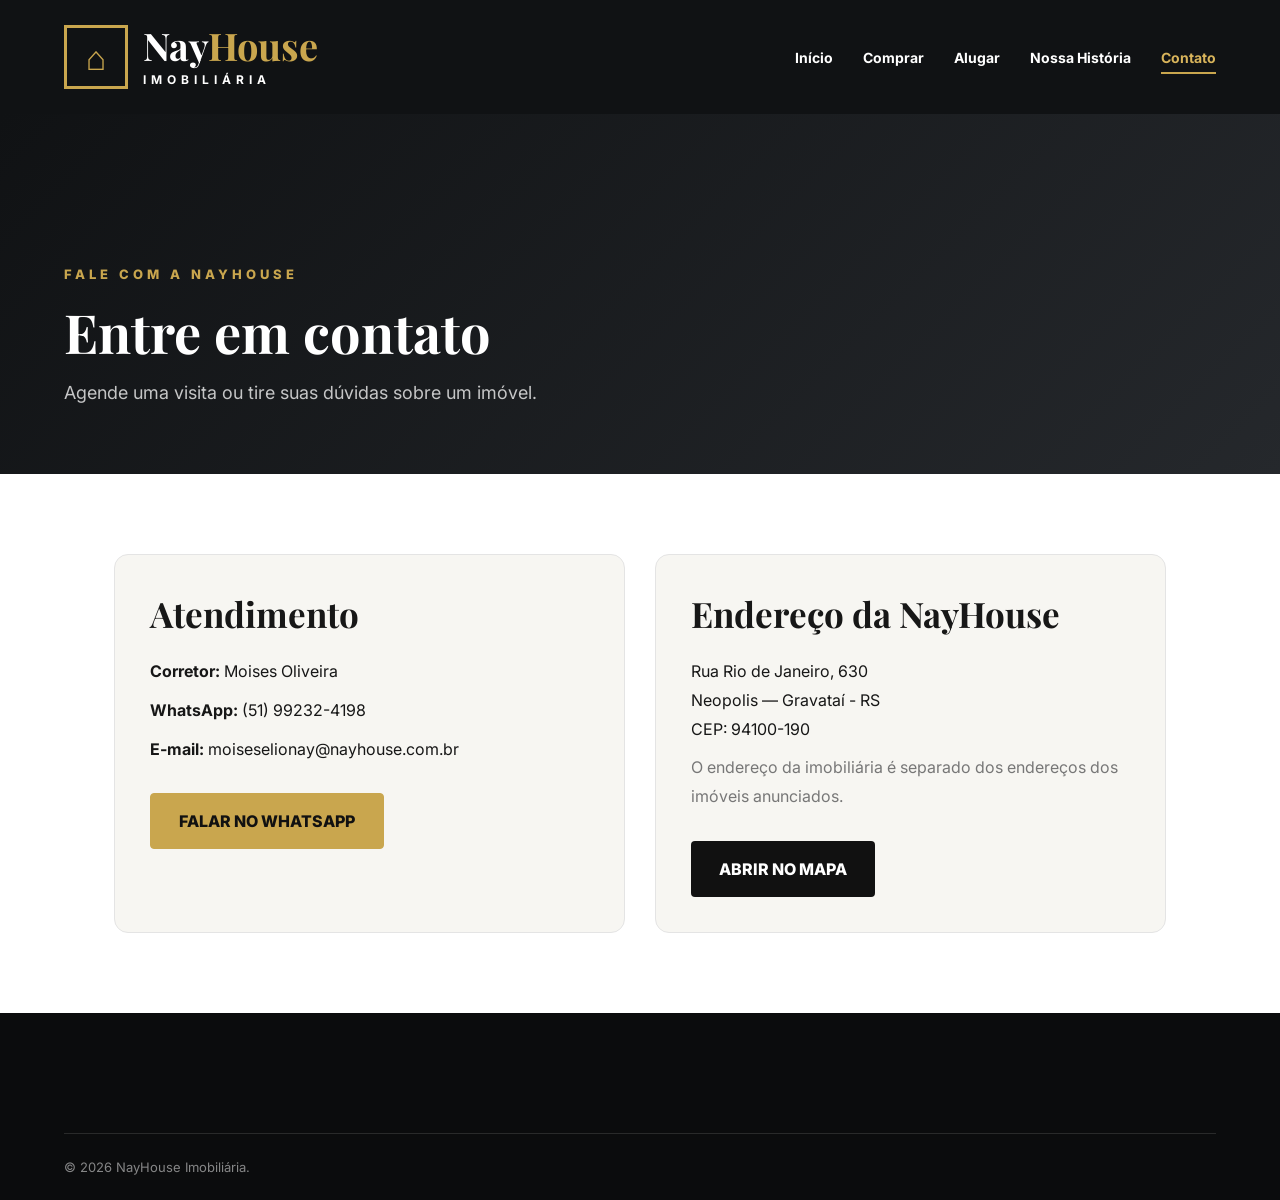
==== contato.html @ e5c7b2af "NayHouse site completo com imagens" ====
<!DOCTYPE html><html lang="pt-BR"><head><meta charset="UTF-8"><meta name="viewport" content="width=device-width,initial-scale=1.0"><title>Contato | NayHouse</title><link rel="preconnect" href="https://fonts.googleapis.com"><link rel="preconnect" href="https://fonts.gstatic.com" crossorigin><link href="https://fonts.googleapis.com/css2?family=Inter:wght@400;600;700;800&family=Playfair+Display:wght@600;700&display=swap" rel="stylesheet"><link rel="stylesheet" href="css/style.css"></head><body>
<header class="site-header inner-header"><a class="brand" href="index.html"><span class="brand-mark">⌂</span><span>Nay<span>House</span><small>IMOBILIÁRIA</small></span></a><button class="menu-toggle">☰</button><nav class="nav"><a href="index.html">Início</a><a href="comprar.html">Comprar</a><a href="alugar.html">Alugar</a><a href="sobre.html">Nossa História</a><a class="active" href="contato.html">Contato</a></nav></header>
<main><section class="page-hero"><div><p class="eyebrow dark">FALE COM A NAYHOUSE</p><h1>Entre em contato</h1><p>Agende uma visita ou tire suas dúvidas sobre um imóvel.</p></div></section><section class="contact-grid"><div><h2>Atendimento</h2><p><strong>Corretor:</strong> Moises Oliveira</p><p><strong>WhatsApp:</strong> (51) 99232-4198</p><p><strong>E-mail:</strong> moiseselionay@nayhouse.com.br</p><a class="btn btn-gold" href="https://wa.me/5551992324198" target="_blank">Falar no WhatsApp</a></div><div><h2>Endereço da NayHouse</h2><p>Rua Rio de Janeiro, 630<br>Neopolis — Gravataí - RS<br>CEP: 94100-190</p><p class="muted">O endereço da imobiliária é separado dos endereços dos imóveis anunciados.</p><a class="btn btn-dark" href="https://www.google.com/maps/search/?api=1&query=Gravatai%20RS" target="_blank">Abrir no mapa</a></div></section></main><footer><div class="footer-bottom">© <span data-year></span> NayHouse Imobiliária.</div></footer><script src="js/script.js"></script></body></html>
---- css/style.css ----
:root{--gold:#c9a64e;--gold2:#d8b45b;--dark:#101214;--light:#f7f6f2;--text:#171717;--border:#e4e4e4;--title:'Playfair Display',serif;--main:'Inter',sans-serif}*{box-sizing:border-box;margin:0;padding:0}html{scroll-behavior:smooth}body{font-family:var(--main);color:var(--text);overflow-x:hidden}a{text-decoration:none;color:inherit}button{font:inherit}.site-header{position:absolute;top:0;left:0;right:0;z-index:20;display:flex;align-items:center;padding:25px 5vw;color:#fff}.inner-header,.detail-header{position:relative;background:var(--dark)}.brand{display:flex;align-items:center;gap:15px;font:700 38px/1 var(--title)}.brand>span:last-child>span{color:var(--gold)}.brand small{display:block;font:700 12px var(--main);letter-spacing:5px;margin-top:7px}.brand-mark{width:64px;height:64px;border:3px solid var(--gold);display:grid;place-items:center;color:var(--gold);font:34px var(--main)}.nav{display:flex;gap:30px;margin-left:auto}.nav a{font-size:14px;font-weight:700;position:relative}.nav a:hover,.nav a.active{color:var(--gold2)}.nav a.active:after{content:'';position:absolute;left:0;right:0;bottom:-8px;height:2px;background:var(--gold)}.header-social{display:flex;gap:12px;margin-left:30px}.header-social a{width:38px;height:38px;border:1px solid #ffffff80;border-radius:50%;display:grid;place-items:center;font-size:20px}.menu-toggle{display:none;margin-left:auto;background:none;border:0;color:#fff;font-size:30px}.hero{height:100vh;min-height:680px;position:relative;display:flex;align-items:center;background:url('../imagens/capa.jpg') center/cover no-repeat}.hero-overlay{position:absolute;inset:0;background:linear-gradient(90deg,#000b,#0006 50%,#0003)}.hero-content{position:relative;z-index:2;width:min(1180px,100%);margin:auto;padding:180px 5vw 80px}.hero-text{max-width:700px;color:#fff;font-size:28px;line-height:1.4;margin-bottom:30px}.hero-buttons{display:flex;gap:15px}.btn{min-height:56px;padding:14px 28px;display:inline-flex;align-items:center;justify-content:center;border-radius:4px;font-weight:800;text-transform:uppercase}.btn-gold{background:var(--gold);border:1px solid var(--gold);color:#111}.btn-outline{background:transparent;border:1px solid #fff;color:#fff}.gold-outline{border-color:var(--gold);color:var(--gold)}.btn-dark{background:#111;color:#fff}.whatsapp-float{position:absolute;right:40px;bottom:40px;z-index:4;background:#16c95b;color:#fff;border-radius:50px;padding:16px 20px;display:flex;align-items:center;gap:15px;font-weight:700}.whatsapp-float b{font-size:28px}.section{padding:90px 5vw}.section.alt{background:var(--light)}.section-head{width:min(1180px,100%);margin:0 auto 45px;display:flex;justify-content:space-between;align-items:flex-end;gap:25px}.eyebrow{font-size:13px;font-weight:800;letter-spacing:4px;margin-bottom:14px}.eyebrow.dark,.eyebrow.gold{color:var(--gold)}h2,.story-copy h2,.story-wide h2,.detail-info h1,.page-hero h1{font-family:var(--title)}.section h2{font-size:50px;line-height:1.05}.text-link{color:#a27d24;font-weight:800;font-size:18px}.carousel{width:min(1180px,100%);margin:auto;position:relative}.carousel-track{display:flex;gap:24px;overflow-x:auto;scroll-snap-type:x mandatory;scrollbar-width:none;padding:5px 2px 20px}.carousel-track::-webkit-scrollbar{display:none}.card{flex:0 0 calc((100% - 48px)/3);background:#fff;border:1px solid var(--border);border-radius:16px;overflow:hidden;box-shadow:0 8px 25px #0000000f;scroll-snap-align:start;cursor:pointer}.card-media{height:270px;background-size:cover;background-position:center;position:relative}.tag{position:absolute;top:20px;left:20px;background:#111;color:#fff;padding:12px 18px;border-radius:4px;font-size:13px;font-weight:800}.tag.sale{background:var(--gold);color:#111}.price{position:absolute;left:20px;bottom:20px;background:#000e;color:#fff;padding:13px 18px;border-radius:4px;font-size:20px;font-weight:800}.card-body{padding:24px}.card-body h3{font-size:23px;margin-bottom:12px}.address{color:#666;line-height:1.5;margin-bottom:20px}.features{display:flex;flex-wrap:wrap;gap:10px 18px;border-top:1px solid #eee;padding:18px 0}.features span{font-size:14px}.finance{color:#886717;font-weight:800}.agent{margin-top:18px;font-weight:700}.details-hint{margin-top:22px;color:#a27d24;font-weight:800;text-transform:uppercase}.carousel-btn{position:absolute;top:50%;transform:translateY(-50%);z-index:5;width:56px;height:56px;border:0;border-radius:50%;background:#fff;color:#1677d2;font-size:42px;box-shadow:0 5px 20px #0002}.carousel-btn.prev{left:-25px}.carousel-btn.next{right:-25px}.story{display:grid;grid-template-columns:1fr 1fr;background:var(--dark);min-height:600px}.story-copy{padding:90px 8vw;color:#fff;display:flex;flex-direction:column;justify-content:center}.story-copy h2{font-size:50px;line-height:1.1;margin-bottom:25px}.story-copy p{max-width:560px;color:#ffffffbf;line-height:1.7;margin-bottom:20px}.story-image{background:url('../imagens/historia.jpg') center/cover;min-height:500px}.page-hero{min-height:360px;padding:150px 5vw 70px;background:linear-gradient(135deg,#101214,#25282c);color:#fff;display:flex;align-items:flex-end}.page-hero>div{width:min(1180px,100%);margin:auto}.page-hero h1{font-size:54px;margin-bottom:14px}.page-hero p:not(.eyebrow){color:#ffffffbf;font-size:18px}.property-grid{width:min(1180px,100%);margin:auto;display:grid;grid-template-columns:repeat(3,1fr);gap:24px}.story-wide{width:min(1180px,100%);margin:auto;padding:90px 5vw}.story-wide>div{max-width:850px}.story-wide h2{font-size:48px;margin-bottom:25px}.story-wide p{font-size:18px;line-height:1.8;color:#555;margin-bottom:20px}.contact-grid{width:min(1180px,100%);margin:auto;padding:80px 5vw;display:grid;grid-template-columns:1fr 1fr;gap:30px}.contact-grid>div{padding:35px;background:var(--light);border:1px solid var(--border);border-radius:14px}.contact-grid h2{font-size:35px;margin-bottom:20px}.contact-grid p{line-height:1.8;margin-bottom:10px}.contact-grid .btn{margin-top:20px}.muted{color:#777}.detail-wrap{width:min(1180px,100%);margin:auto;padding:45px 5vw 80px}.back-link{display:inline-block;color:#777;font-weight:700;margin-bottom:30px}.detail-grid{display:grid;grid-template-columns:1.15fr .85fr;gap:40px}.detail-gallery{min-height:650px;border-radius:16px;background-size:cover;background-position:center}.detail-info h1{font-size:48px;line-height:1.1;margin-bottom:15px}.detail-price{font-size:28px;font-weight:800;color:#9b7828;margin-bottom:15px}.detail-address{font-size:18px;color:#555;line-height:1.6;margin-bottom:25px}.detail-features{display:grid;grid-template-columns:1fr 1fr;gap:12px}.detail-feature{padding:18px;background:var(--light);border:1px solid var(--border);border-radius:10px}.detail-finance{margin:18px 0;color:#886717;font-weight:800}.agent-box{display:flex;flex-direction:column;gap:7px;margin-top:25px;padding:22px;background:var(--dark);color:#fff;border-radius:12px}.agent-box strong{color:var(--gold);font-size:18px}.full-whats{display:flex;justify-content:center;margin-top:20px;padding:16px;background:#16c95b;color:#fff;border-radius:7px;font-weight:800}.detail-description{margin-top:25px;color:#666;line-height:1.8}footer{background:#0b0c0d;color:#fff;padding:70px 5vw 25px}.footer-grid{width:min(1180px,100%);margin:auto;display:grid;grid-template-columns:repeat(4,1fr);gap:40px}.footer-grid h3{color:var(--gold);font-size:15px;margin-bottom:15px}.footer-grid p{color:#ffffffb3;line-height:1.7;font-size:14px}.footer-bottom{width:min(1180px,100%);margin:50px auto 0;padding-top:25px;border-top:1px solid #ffffff1f;color:#ffffff80;font-size:13px}
@media(max-width:1000px){.nav{gap:18px}.header-social{display:none}.card{flex-basis:calc((100% - 24px)/2)}.property-grid{grid-template-columns:repeat(2,1fr)}.detail-grid{grid-template-columns:1fr}.detail-gallery{min-height:520px}.footer-grid{grid-template-columns:repeat(2,1fr)}}
@media(max-width:768px){.site-header{padding:18px 28px}.brand{font-size:30px;gap:10px}.brand-mark{width:48px;height:48px;font-size:26px;border-width:2px}.brand small{font-size:9px;letter-spacing:3px}.menu-toggle{display:block}.nav{position:absolute;top:100%;left:20px;right:20px;display:none;flex-direction:column;gap:0;margin:0;padding:10px;background:#0f0f0ff7;border-radius:12px}.nav.open{display:flex}.nav a{padding:15px}.nav a.active:after{display:none}.hero{height:700px;min-height:700px;background-size:auto 100%;background-position:72% center}.hero-content{position:absolute;bottom:70px;padding:0 28px}.hero-text{font-size:21px}.hero-buttons{gap:10px}.hero-buttons .btn{flex:1;padding:12px 7px;font-size:14px}.whatsapp-float{right:24px;bottom:22px;width:62px;height:62px;padding:0;border-radius:50%;justify-content:center}.whatsapp-float span{display:none}.section{padding:65px 28px}.section-head{align-items:flex-start}.section h2{font-size:43px}.carousel-track{gap:18px}.card{flex:0 0 100%;min-width:100%}.card-media{height:310px}.carousel-btn{width:52px;height:52px;font-size:36px}.carousel-btn.prev{left:8px}.carousel-btn.next{right:8px}.story{grid-template-columns:1fr}.story-copy{padding:70px 28px}.story-copy h2{font-size:43px}.story-image{min-height:350px}.page-hero{min-height:300px;padding:125px 28px 50px}.page-hero h1{font-size:40px}.property-grid,.contact-grid{grid-template-columns:1fr}.contact-grid{padding:55px 28px}.story-wide{padding:60px 28px}.story-wide h2{font-size:38px}.detail-wrap{padding:28px 20px 60px}.detail-gallery{min-height:330px}.detail-info h1{font-size:35px}.detail-price{font-size:23px}.detail-features{grid-template-columns:1fr 1fr}.footer-grid{grid-template-columns:1fr;gap:30px}}
@media(max-width:480px){.site-header{padding-left:24px;padding-right:24px}.hero-content{padding:0 24px}.hero-text{font-size:20px}.section{padding-left:24px;padding-right:24px}.section h2{font-size:38px}.page-hero{padding-left:24px;padding-right:24px}.page-hero h1{font-size:36px}.detail-wrap{padding-left:16px;padding-right:16px}.detail-gallery{min-height:280px}.detail-info h1{font-size:30px}}
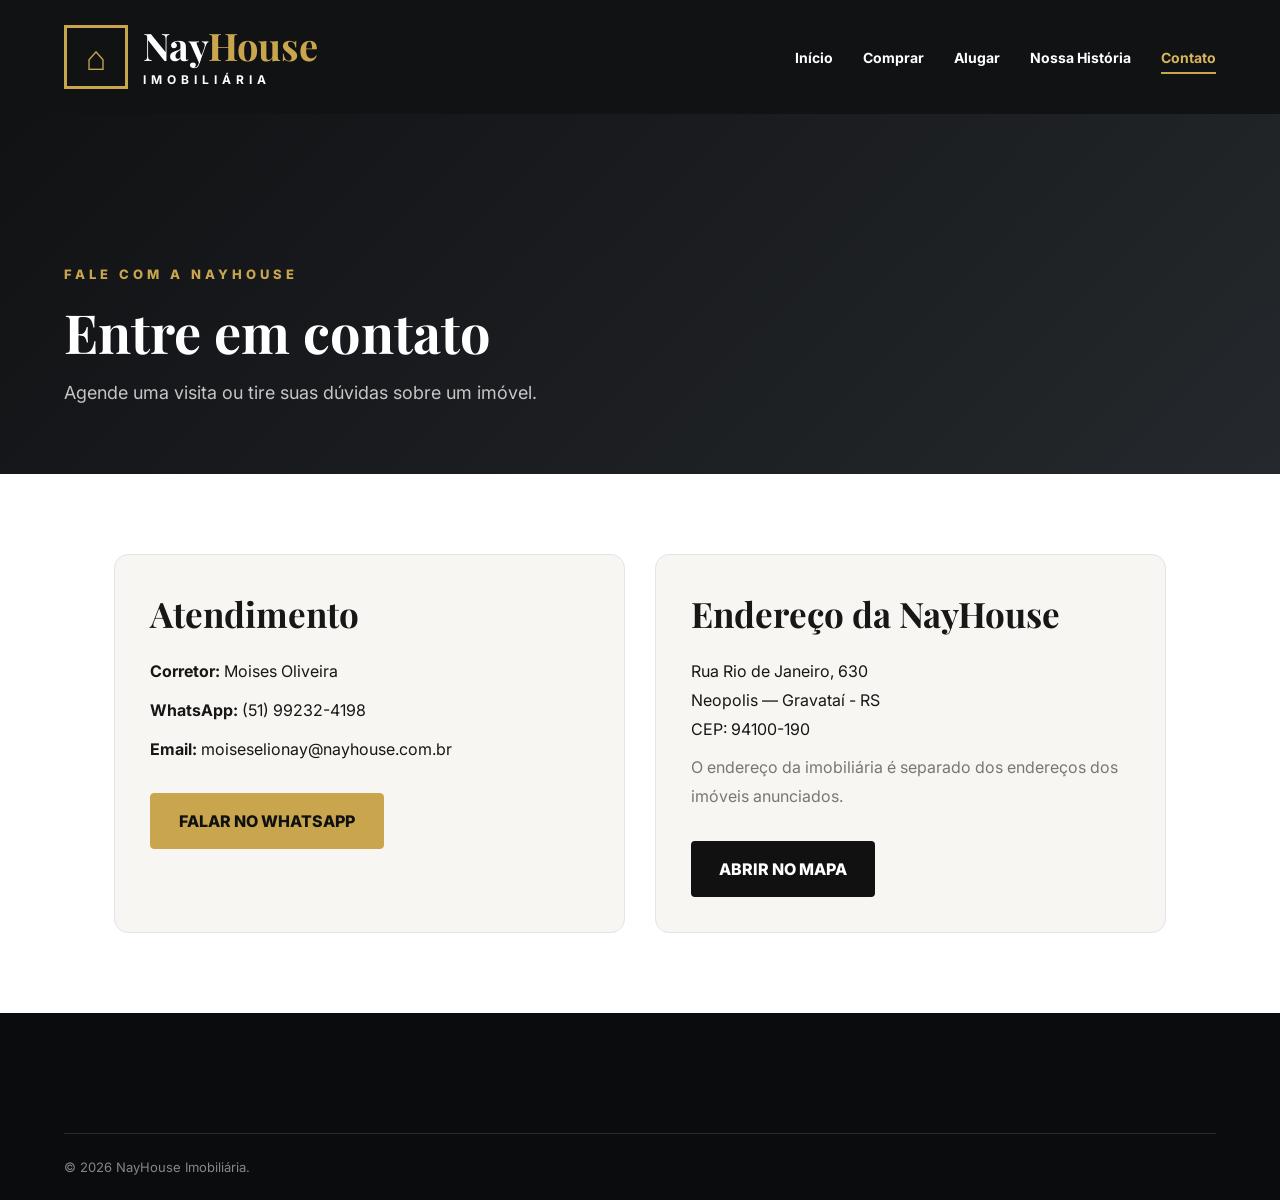
==== commit b32924fe: "Corrige menu no celular" ====
--- a/contato.html
+++ b/contato.html
@@ -1,3 +1,3 @@
 <!DOCTYPE html><html lang="pt-BR"><head><meta charset="UTF-8"><meta name="viewport" content="width=device-width,initial-scale=1.0"><title>Contato | NayHouse</title><link rel="preconnect" href="https://fonts.googleapis.com"><link rel="preconnect" href="https://fonts.gstatic.com" crossorigin><link href="https://fonts.googleapis.com/css2?family=Inter:wght@400;600;700;800&family=Playfair+Display:wght@600;700&display=swap" rel="stylesheet"><link rel="stylesheet" href="css/style.css"></head><body>
 <header class="site-header inner-header"><a class="brand" href="index.html"><span class="brand-mark">⌂</span><span>Nay<span>House</span><small>IMOBILIÁRIA</small></span></a><button class="menu-toggle">☰</button><nav class="nav"><a href="index.html">Início</a><a href="comprar.html">Comprar</a><a href="alugar.html">Alugar</a><a href="sobre.html">Nossa História</a><a class="active" href="contato.html">Contato</a></nav></header>
-<main><section class="page-hero"><div><p class="eyebrow dark">FALE COM A NAYHOUSE</p><h1>Entre em contato</h1><p>Agende uma visita ou tire suas dúvidas sobre um imóvel.</p></div></section><section class="contact-grid"><div><h2>Atendimento</h2><p><strong>Corretor:</strong> Moises Oliveira</p><p><strong>WhatsApp:</strong> (51) 99232-4198</p><p><strong>E-mail:</strong> moiseselionay@nayhouse.com.br</p><a class="btn btn-gold" href="https://wa.me/5551992324198" target="_blank">Falar no WhatsApp</a></div><div><h2>Endereço da NayHouse</h2><p>Rua Rio de Janeiro, 630<br>Neopolis — Gravataí - RS<br>CEP: 94100-190</p><p class="muted">O endereço da imobiliária é separado dos endereços dos imóveis anunciados.</p><a class="btn btn-dark" href="https://www.google.com/maps/search/?api=1&query=Gravatai%20RS" target="_blank">Abrir no mapa</a></div></section></main><footer><div class="footer-bottom">© <span data-year></span> NayHouse Imobiliária.</div></footer><script src="js/script.js"></script></body></html>
+<main><section class="page-hero"><div><p class="eyebrow dark">FALE COM A NAYHOUSE</p><h1>Entre em contato</h1><p>Agende uma visita ou tire suas dúvidas sobre um imóvel.</p></div></section><section class="contact-grid"><div><h2>Atendimento</h2><p><strong>Corretor:</strong> Moises Oliveira</p><p><strong>WhatsApp:</strong> (51) 99232-4198</p><p><strong>Email:</strong> moiseselionay@nayhouse.com.br</p><a class="btn btn-gold" href="https://wa.me/5551992324198" target="_blank">Falar no WhatsApp</a></div><div><h2>Endereço da NayHouse</h2><p>Rua Rio de Janeiro, 630<br>Neopolis — Gravataí - RS<br>CEP: 94100-190</p><p class="muted">O endereço da imobiliária é separado dos endereços dos imóveis anunciados.</p><a class="btn btn-dark" href="https://www.google.com/maps/search/?api=1&query=Gravatai%20RS" target="_blank">Abrir no mapa</a></div></section></main><footer><div class="footer-bottom">© <span data-year></span> NayHouse Imobiliária.</div></footer><script src="js/script.js"></script></body></html>
--- a/css/style.css
+++ b/css/style.css
@@ -2,3 +2,184 @@
 @media(max-width:1000px){.nav{gap:18px}.header-social{display:none}.card{flex-basis:calc((100% - 24px)/2)}.property-grid{grid-template-columns:repeat(2,1fr)}.detail-grid{grid-template-columns:1fr}.detail-gallery{min-height:520px}.footer-grid{grid-template-columns:repeat(2,1fr)}}
 @media(max-width:768px){.site-header{padding:18px 28px}.brand{font-size:30px;gap:10px}.brand-mark{width:48px;height:48px;font-size:26px;border-width:2px}.brand small{font-size:9px;letter-spacing:3px}.menu-toggle{display:block}.nav{position:absolute;top:100%;left:20px;right:20px;display:none;flex-direction:column;gap:0;margin:0;padding:10px;background:#0f0f0ff7;border-radius:12px}.nav.open{display:flex}.nav a{padding:15px}.nav a.active:after{display:none}.hero{height:700px;min-height:700px;background-size:auto 100%;background-position:72% center}.hero-content{position:absolute;bottom:70px;padding:0 28px}.hero-text{font-size:21px}.hero-buttons{gap:10px}.hero-buttons .btn{flex:1;padding:12px 7px;font-size:14px}.whatsapp-float{right:24px;bottom:22px;width:62px;height:62px;padding:0;border-radius:50%;justify-content:center}.whatsapp-float span{display:none}.section{padding:65px 28px}.section-head{align-items:flex-start}.section h2{font-size:43px}.carousel-track{gap:18px}.card{flex:0 0 100%;min-width:100%}.card-media{height:310px}.carousel-btn{width:52px;height:52px;font-size:36px}.carousel-btn.prev{left:8px}.carousel-btn.next{right:8px}.story{grid-template-columns:1fr}.story-copy{padding:70px 28px}.story-copy h2{font-size:43px}.story-image{min-height:350px}.page-hero{min-height:300px;padding:125px 28px 50px}.page-hero h1{font-size:40px}.property-grid,.contact-grid{grid-template-columns:1fr}.contact-grid{padding:55px 28px}.story-wide{padding:60px 28px}.story-wide h2{font-size:38px}.detail-wrap{padding:28px 20px 60px}.detail-gallery{min-height:330px}.detail-info h1{font-size:35px}.detail-price{font-size:23px}.detail-features{grid-template-columns:1fr 1fr}.footer-grid{grid-template-columns:1fr;gap:30px}}
 @media(max-width:480px){.site-header{padding-left:24px;padding-right:24px}.hero-content{padding:0 24px}.hero-text{font-size:20px}.section{padding-left:24px;padding-right:24px}.section h2{font-size:38px}.page-hero{padding-left:24px;padding-right:24px}.page-hero h1{font-size:36px}.detail-wrap{padding-left:16px;padding-right:16px}.detail-gallery{min-height:280px}.detail-info h1{font-size:30px}}
+/* =========================
+   CORREÇÃO DO MENU NO CELULAR
+   ========================= */
+
+@media (max-width: 768px) {
+
+    .site-header {
+        position: absolute;
+        top: 0;
+        left: 0;
+        width: 100%;
+        height: auto;
+        padding: 12px 16px;
+        display: flex;
+        align-items: center;
+        justify-content: space-between;
+        z-index: 1000;
+        box-sizing: border-box;
+    }
+
+    /* Logo */
+    .brand {
+        display: flex;
+        align-items: center;
+        text-decoration: none;
+        z-index: 1002;
+    }
+
+    .brand-mark {
+        width: 42px;
+        height: 42px;
+        display: flex;
+        align-items: center;
+        justify-content: center;
+        margin-right: 8px;
+    }
+
+    .brand small {
+        display: block;
+        font-size: 7px;
+        letter-spacing: 2px;
+    }
+
+    /* Botão do menu */
+    .menu-toggle {
+        display: flex !important;
+        align-items: center;
+        justify-content: center;
+        width: 42px;
+        height: 42px;
+        border: 1px solid rgba(255,255,255,.6);
+        border-radius: 8px;
+        background: rgba(0,0,0,.25);
+        color: #fff;
+        font-size: 22px;
+        cursor: pointer;
+        z-index: 1003;
+    }
+
+    /* Menu */
+    .nav {
+        display: none;
+        position: absolute;
+        top: 70px;
+        left: 15px;
+        right: 15px;
+        flex-direction: column;
+        align-items: stretch;
+        padding: 15px;
+        background: rgba(20,20,20,.97);
+        border-radius: 12px;
+        z-index: 1001;
+    }
+
+    .nav.open {
+        display: flex;
+    }
+
+    .nav a {
+        display: block;
+        padding: 13px 10px;
+        text-align: center;
+    }
+
+    /* Instagram e WhatsApp */
+    .header-social {
+        display: flex !important;
+        align-items: center;
+        gap: 8px;
+        margin-left: auto;
+        margin-right: 8px;
+        z-index: 1002;
+    }
+
+    .header-social a {
+        width: 38px;
+        height: 38px;
+        min-width: 38px;
+        display: flex !important;
+        align-items: center;
+        justify-content: center;
+        border: 1px solid rgba(255,255,255,.65);
+        border-radius: 50%;
+        color: #fff;
+        text-decoration: none;
+        font-size: 18px;
+        background: rgba(0,0,0,.20);
+    }
+
+    /* Hero */
+    .hero {
+        min-height: 100vh;
+        height: 100vh;
+    }
+
+    .hero-content {
+        padding: 0 20px;
+        padding-top: 100px;
+    }
+
+    .hero-text {
+        font-size: 26px;
+        line-height: 1.25;
+        max-width: 100%;
+    }
+
+    .hero-buttons {
+        display: flex;
+        flex-wrap: wrap;
+        gap: 12px;
+    }
+
+    .hero-buttons .btn {
+        min-width: 130px;
+    }
+}
+
+
+/* CELULARES PEQUENOS */
+@media (max-width: 480px) {
+
+    .site-header {
+        padding: 10px 12px;
+    }
+
+    .brand-mark {
+        width: 38px;
+        height: 38px;
+    }
+
+    .brand {
+        font-size: 25px;
+    }
+
+    .header-social {
+        gap: 5px;
+        margin-right: 5px;
+    }
+
+    .header-social a {
+        width: 34px;
+        height: 34px;
+        min-width: 34px;
+        font-size: 16px;
+    }
+
+    .menu-toggle {
+        width: 36px;
+        height: 36px;
+        font-size: 19px;
+    }
+
+    .hero-content {
+        padding-left: 18px;
+        padding-right: 18px;
+    }
+
+    .hero-text {
+        font-size: 23px;
+    }
+}
